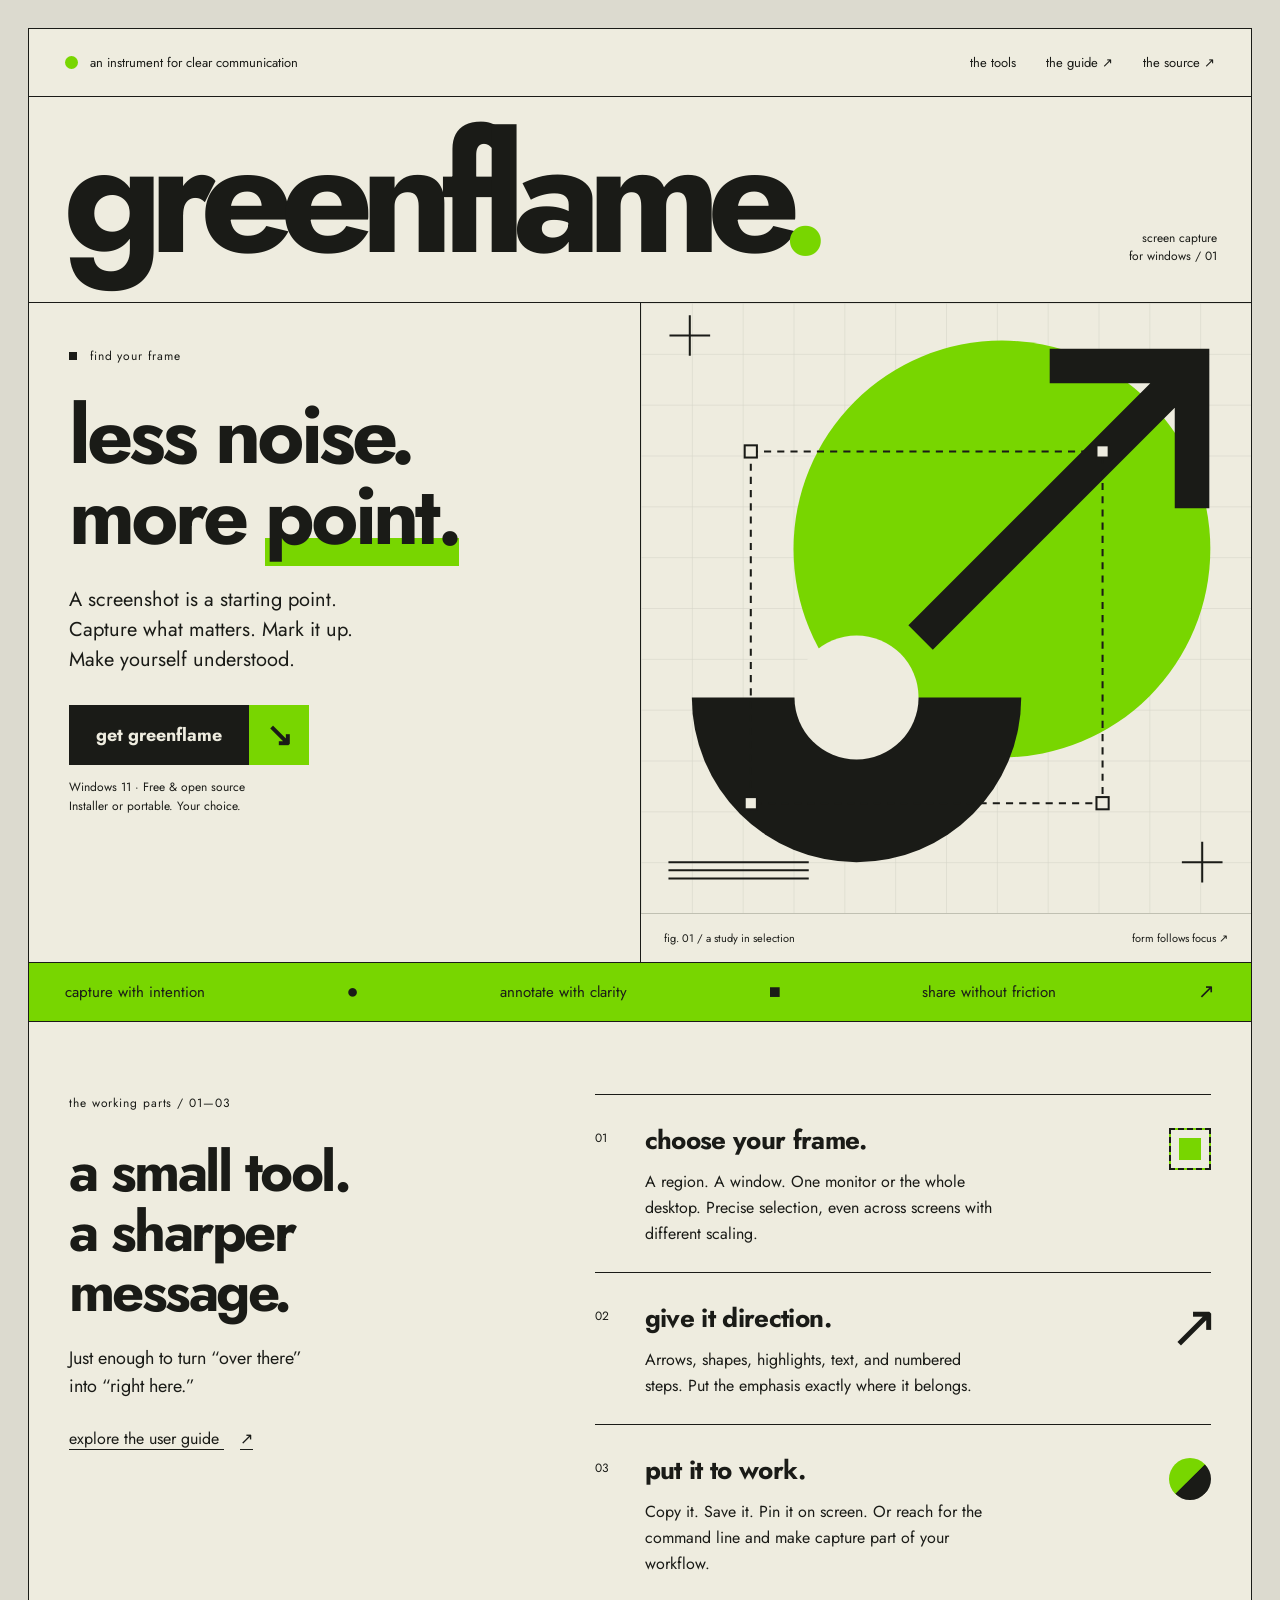
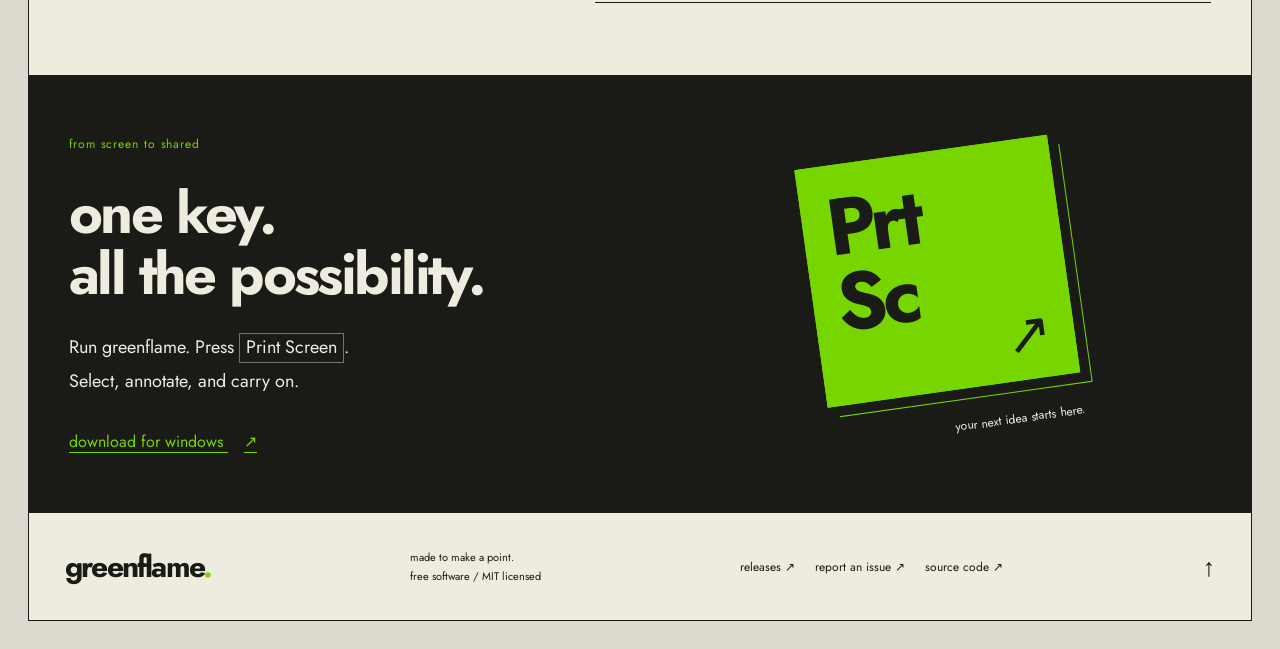
==== index.html @ aaf4339e "change: use the E product favicon throughout the site" ====
<!doctype html>
<html lang="en">
<head>
    <meta charset="utf-8">
    <meta name="viewport" content="width=device-width, initial-scale=1">
    <meta name="description" content="Less noise. More point. greenflame is a free, open-source screenshot and annotation tool for Windows.">
    <meta name="theme-color" content="#eeecdf">
    <title>greenflame — less noise. more point.</title>
    <link rel="icon" href="/favicon.ico?v=e" type="image/x-icon" sizes="16x16 32x32 48x48">
    <link rel="canonical" href="https://getgreenflame.com/">
    <link rel="preload" href="jost-bold.ttf" as="font" type="font/ttf" crossorigin>
    <link rel="stylesheet" href="style.css">
</head>
<body>
    <a class="skip" href="#main">Skip to content</a>
    <div class="sheet">
        <header>
            <div class="masthead">
                <a class="identity" href="/" aria-label="greenflame home"><span class="identity-mark" aria-hidden="true"></span> an instrument for clear communication</a>
                <nav aria-label="Main navigation"><a href="#tools">the tools</a><a href="https://github.com/greenflamehq/greenflame#readme">the guide <span aria-hidden="true">↗</span></a><a href="https://github.com/greenflamehq/greenflame">the source <span aria-hidden="true">↗</span></a></nav>
            </div>
            <div class="nameplate"><a class="wordmark" href="/" aria-label="greenflame home">greenflame<span class="brand-dot">.</span></a><span class="edition">screen capture<br>for windows / 01</span></div>
        </header>
        <main id="main">
            <section class="hero" aria-labelledby="headline">
                <div class="hero-copy">
                    <p class="eyebrow"><span class="little-square" aria-hidden="true"></span> find your frame</p>
                    <h1 id="headline">less noise.<br>more <span class="highlight">point.</span></h1>
                    <p class="intro">A screenshot is a starting point.<br>Capture what matters. Mark it up.<br>Make yourself understood.</p>
                    <a class="download" href="https://github.com/greenflamehq/greenflame/releases/latest"><span>get greenflame</span><span class="download-arrow" aria-hidden="true">↘</span></a>
                    <p class="download-note">Windows 11 · Free &amp; open source<br>Installer or portable. Your choice.</p>
                </div>
                <figure class="composition">
                    <svg viewBox="0 0 600 600" role="img" aria-labelledby="art-title art-description">
                        <title id="art-title">A study in selection</title>
                        <desc id="art-description">A green circle, black semicircle, and diagonal arrow intersect an outlined selection frame. An abstract composition of greenflame's capture and annotation tools.</desc>
                        <defs><pattern id="grid" width="50" height="50" patternUnits="userSpaceOnUse"><path d="M 50 0 H 0 V 50" fill="none" stroke="currentColor" stroke-opacity=".13"/></pattern></defs>
                        <rect width="600" height="600" fill="url(#grid)"/>
                        <circle class="green-fill" cx="355" cy="242" r="205"/>
                        <path d="M 50 388 A 162 162 0 0 0 374 388 Z" class="ink-fill"/>
                        <circle cx="212" cy="388" r="61" class="paper-fill"/>
                        <path d="M 402 62 H 542 V 202 M 275 329 L 542 62" fill="none" class="ink-stroke" stroke-width="34"/>
                        <rect x="108" y="146" width="346" height="346" fill="none" class="ink-stroke" stroke-width="2" stroke-dasharray="7 6"/>
                        <g class="paper-fill ink-stroke" stroke-width="2"><rect x="102" y="140" width="12" height="12"/><rect x="448" y="140" width="12" height="12"/><rect x="102" y="486" width="12" height="12"/><rect x="448" y="486" width="12" height="12"/></g>
                        <path d="M 28 32 H 68 M 48 12 V 52 M 532 550 H 572 M 552 530 V 570 M 27 550 H 165 M 27 558 H 165 M 27 566 H 165" fill="none" class="ink-stroke" stroke-width="2"/>
                    </svg>
                    <figcaption><span>fig. 01 / a study in selection</span><span>form follows focus <span aria-hidden="true">↗</span></span></figcaption>
                </figure>
            </section>
            <div class="principles" aria-label="Product principles"><span>capture with intention</span><span aria-hidden="true">●</span><span>annotate with clarity</span><span aria-hidden="true">■</span><span>share without friction</span><span aria-hidden="true">↗</span></div>
            <section class="tools" id="tools" aria-labelledby="tools-heading">
                <div class="section-intro"><p class="eyebrow">the working parts / 01—03</p><h2 id="tools-heading">a small tool.<br>a sharper<br>message.</h2><p>Just enough to turn “over there”<br>into “right here.”</p><a class="text-link" href="https://github.com/greenflamehq/greenflame#usage">explore the user guide <span aria-hidden="true">↗</span></a></div>
                <div class="tool-list">
                    <article class="tool"><span class="tool-number">01</span><div><h3>choose your frame.</h3><p>A region. A window. One monitor or the whole desktop. Precise selection, even across screens with different scaling.</p></div><span class="tool-symbol frame-symbol" aria-hidden="true"></span></article>
                    <article class="tool"><span class="tool-number">02</span><div><h3>give it direction.</h3><p>Arrows, shapes, highlights, text, and numbered steps. Put the emphasis exactly where it belongs.</p></div><span class="tool-symbol arrow-symbol" aria-hidden="true">↗</span></article>
                    <article class="tool"><span class="tool-number">03</span><div><h3>put it to work.</h3><p>Copy it. Save it. Pin it on screen. Or reach for the command line and make capture part of your workflow.</p></div><span class="tool-symbol circle-symbol" aria-hidden="true"></span></article>
                </div>
            </section>
            <section class="start" aria-labelledby="start-heading">
                <div class="start-copy"><p class="eyebrow">from screen to shared</p><h2 id="start-heading">one key.<br>all the possibility.</h2><p>Run greenflame. Press <kbd>Print Screen</kbd>.<br>Select, annotate, and carry on.</p><a class="text-link" href="https://github.com/greenflamehq/greenflame/releases/latest">download for windows <span aria-hidden="true">↗</span></a></div>
                <div class="key-art" aria-hidden="true"><div class="key-face"><span>Prt<br>Sc</span><span class="key-arrow">↗</span></div><span class="key-caption">your next idea starts here.</span></div>
            </section>
        </main>
        <footer><a class="footer-brand" href="/">greenflame<span>.</span></a><span>made to make a point.<br>free software / MIT licensed</span><nav aria-label="Footer navigation"><a href="https://github.com/greenflamehq/greenflame/releases">releases ↗</a><a href="https://github.com/greenflamehq/greenflame/issues">report an issue ↗</a><a href="https://github.com/greenflamehq/greenflame">source code ↗</a></nav><a class="back-top" href="#" aria-label="Back to top">↑</a></footer>
    </div>
</body>
</html>
---- style.css ----
@font-face {
    font-family: Jost;
    src: url("jost-regular.ttf") format("truetype");
    font-weight: 400;
    font-display: swap;
}
@font-face {
    font-family: Jost;
    src: url("jost-bold.ttf") format("truetype");
    font-weight: 700;
    font-display: swap;
}
:root {
    color-scheme: light;
    /* Sampled from the greenflame logo at 40% across, 45% down. */
    --green: #78d600;
    --paper: #eeecdf;
    --ink: #1a1b17;
    --rule: #c0c0b2;
    font-family: Jost, "Century Gothic", sans-serif;
    color: var(--ink);
    background: #dcdacf;
}
* { box-sizing: border-box; }
html { scroll-padding-top: 24px; }
body { margin: 0; padding: 28px; }
::selection { background: var(--green); color: var(--ink); }
a { color: inherit; text-decoration-thickness: 1px; text-underline-offset: 5px; }
a:hover { text-decoration-thickness: 2px; }
a:focus-visible { outline: 3px solid currentColor; outline-offset: 6px; }
.skip { position: absolute; z-index: 5; top: 0; left: 28px; padding: 12px 20px; background: var(--ink); color: var(--paper); transform: translateY(-120%); }
.skip:focus { transform: translateY(0); }
.sheet { max-width: 1440px; margin: auto; background: var(--paper); border: 1px solid var(--ink); }
.masthead { display: flex; justify-content: space-between; align-items: center; gap: 24px; padding: 20px 36px; border-bottom: 1px solid var(--ink); font-size: 13px; }
.identity { display: flex; align-items: center; gap: 12px; text-decoration: none; }
.identity-mark { flex: 0 0 13px; width: 13px; height: 13px; background: var(--green); border-radius: 50%; }
nav { display: flex; gap: 30px; }
nav a { display: inline-block; padding-block: 4px; text-decoration: none; }
nav a:hover { text-decoration: underline; }
.nameplate { display: flex; align-items: flex-end; justify-content: space-between; padding: 22px 34px 31px; border-bottom: 1px solid var(--ink); gap: 20px; }
.wordmark { font-size: clamp(72px, 12.8vw, 184px); font-weight: 700; letter-spacing: -.085em; line-height: .93; text-decoration: none; white-space: nowrap; }
.brand-dot { color: var(--green); }
.edition { font-size: 12px; line-height: 1.5; text-align: right; flex-shrink: 0; padding-bottom: 6px; }
.hero { display: grid; grid-template-columns: 1fr 1fr; }
.hero-copy { padding: 44px 40px 42px; }
.eyebrow { margin: 0 0 30px; font-size: 12px; letter-spacing: .075em; }
.little-square { display: inline-block; width: 8px; height: 8px; margin-right: 8px; background: var(--ink); }
h1 { font-size: clamp(48px, 6.3vw, 90px); font-weight: 700; line-height: 1; letter-spacing: -.05em; margin: 0 0 28px; }
.highlight { background: linear-gradient(transparent 69%, var(--green) 69%, var(--green) 93%, transparent 93%); }
.intro { font-size: 20px; line-height: 1.5; margin: 0 0 30px; }
.download { display: inline-flex; align-items: stretch; background: var(--ink); color: var(--paper); font-size: 18px; font-weight: 700; text-decoration: none; }
.download > span:first-child { padding: 17px 27px; }
.download-arrow { display: grid; place-items: center; min-width: 60px; background: var(--green); color: var(--ink); font-size: 32px; line-height: 1; transition: background .15s; }
.download:hover .download-arrow { background: var(--paper); }
.download-note { font-size: 12px; line-height: 1.65; margin: 13px 0 0; }
.composition { margin: 0; border-left: 1px solid var(--ink); display: flex; flex-direction: column; justify-content: center; overflow: hidden; }
.composition svg { width: 100%; height: auto; display: block; flex: 1; min-height: 0; }
.green-fill { fill: var(--green); }
.ink-fill { fill: var(--ink); }
.paper-fill { fill: var(--paper); }
.ink-stroke { stroke: var(--ink); }
figcaption { display: flex; justify-content: space-between; gap: 15px; padding: 16px 23px; border-top: 1px solid var(--rule); font-size: 11px; }
.principles { display: flex; justify-content: space-between; align-items: center; gap: 20px; background: var(--green); padding: 18px 36px; border-block: 1px solid var(--ink); font-size: 15px; }
.principles span:nth-child(even) { font-size: 20px; line-height: 1; }
.tools { display: grid; grid-template-columns: .85fr 1.15fr; padding: 72px 40px; gap: 70px; }
.section-intro h2 { font-size: clamp(40px, 4.4vw, 62px); line-height: 1.06; letter-spacing: -.045em; margin: 0 0 24px; }
.section-intro > p:not(.eyebrow) { font-size: 18px; line-height: 1.55; margin-bottom: 26px; }
.text-link { font-size: 16px; }
.text-link span { margin-left: 16px; }
.tool-list { border-top: 1px solid var(--ink); }
.tool { display: grid; grid-template-columns: 30px 1fr 56px; gap: 20px; align-items: start; padding: 26px 0; border-bottom: 1px solid var(--ink); }
.tool-number { font-size: 12px; padding-top: 8px; }
.tool h3 { font-size: 26px; letter-spacing: -.025em; margin: 0 0 10px; }
.tool p { font-size: 16px; line-height: 1.6; margin: 0; max-width: 350px; }
.tool-symbol { display: block; justify-self: end; margin-top: 7px; width: 42px; height: 42px; }
.frame-symbol { border: 2px dashed var(--ink); box-shadow: inset 0 0 0 8px var(--paper); background: var(--green); }
.arrow-symbol { font-family: Arial, sans-serif; font-size: 60px; line-height: .7; }
.circle-symbol { background: var(--green); border-radius: 50%; border-right: 21px solid var(--ink); transform: rotate(45deg); }
.start { display: grid; grid-template-columns: 1fr 1fr; background: var(--ink); color: var(--paper); padding: 60px 40px; gap: 60px; align-items: center; }
.start .eyebrow { color: var(--green); }
.start h2 { font-size: clamp(40px, 4.5vw, 64px); letter-spacing: -.045em; line-height: 1.05; margin: 0 0 26px; }
.start p:not(.eyebrow) { font-size: 18px; line-height: 1.9; }
.start .text-link { display: inline-block; margin-top: 14px; color: var(--green); }
kbd { font: inherit; border: 1px solid #73766a; padding: 0 6px 2px; white-space: nowrap; }
.key-art { justify-self: center; width: 255px; transform: rotate(-8deg); }
.key-face { position: relative; background: var(--green); color: var(--ink); border: 2px solid var(--green); box-shadow: 10px 10px 0 var(--ink), 11px 11px 0 var(--green); padding: 22px; height: 240px; }
.key-face > span:first-child { font-size: 80px; line-height: .95; letter-spacing: -.055em; font-weight: 700; }
.key-arrow { position: absolute; bottom: 15px; right: 20px; font-size: 56px; line-height: 1; }
.key-caption { display: block; margin-top: 28px; text-align: right; font-size: 12px; }
footer { display: flex; align-items: center; justify-content: space-between; gap: 24px; padding: 32px 36px; }
.footer-brand { font-size: 30px; font-weight: 700; letter-spacing: -.06em; text-decoration: none; }
.footer-brand span { color: var(--green); }
footer > span { font-size: 11px; line-height: 1.7; }
footer nav { font-size: 12px; gap: 20px; }
.back-top { font-size: 25px; text-decoration: none; }
@media (min-width: 1500px) { body { padding-block: 40px; } }
@media (max-width: 1000px) {
    body { padding: 18px; }
    .masthead, .nameplate { padding-inline: 24px; }
    .identity { font-size: 11px; }
    nav { gap: 18px; }
    .edition { display: none; }
    .wordmark { font-size: 16vw; }
    .hero-copy { padding: 34px 26px; }
    .intro { font-size: 18px; }
    .eyebrow { margin-bottom: 24px; }
    .tools { padding: 50px 26px; gap: 34px; grid-template-columns: .8fr 1.2fr; }
    .tool { gap: 12px; grid-template-columns: 24px 1fr 34px; }
    .tool-symbol { width: 30px; height: 30px; }
    .circle-symbol { border-right-width: 15px; }
    .arrow-symbol { font-size: 46px; }
    .tool h3 { font-size: 23px; }
    .principles { padding-inline: 26px; font-size: 12px; gap: 12px; }
    figcaption span:last-child { display: none; }
    .start { padding: 50px 26px; gap: 26px; }
    footer { padding-inline: 26px; flex-wrap: wrap; }
}
@media (max-width: 650px) {
    body { padding: 10px; }
    .masthead { padding: 16px 18px; flex-wrap: wrap; gap: 14px; }
    .masthead nav { width: 100%; justify-content: space-between; font-size: 12px; }
    .identity { font-size: 11px; }
    .nameplate { padding: 20px 16px 25px; }
    .wordmark { font-size: 16.3vw; }
    .hero { grid-template-columns: 1fr; }
    .hero-copy { padding: 32px 22px; }
    h1 { font-size: clamp(48px, 11.5vw, 72px); }
    .intro { font-size: 18px; }
    .composition { border-left: 0; border-top: 1px solid var(--ink); }
    .composition svg { flex: none; }
    figcaption { padding: 14px 20px; }
    figcaption span:last-child { display: inline; }
    .principles { padding: 17px 20px; gap: 12px; font-size: 11px; }
    .principles span:nth-child(even) { display: none; }
    .tools { display: block; padding: 42px 22px; }
    .section-intro { margin-bottom: 34px; }
    .section-intro h2 { font-size: 46px; }
    .tool { grid-template-columns: 22px 1fr 30px; gap: 12px; padding: 24px 0; }
    .tool h3 { font-size: 23px; }
    .tool p { font-size: 16px; }
    .start { grid-template-columns: 1fr; padding: 40px 22px 50px; gap: 45px; }
    .start h2 { font-size: 43px; }
    .key-art { width: 200px; }
    .key-face { height: 195px; }
    .key-face > span:first-child { font-size: 64px; }
    footer { padding: 25px 22px; gap: 22px; }
    footer > span { margin-left: auto; text-align: right; }
    footer nav { gap: 18px; font-size: 11px; }
    .back-top { margin-left: auto; }
}
@media (prefers-reduced-motion: reduce) { * { transition: none !important; } }
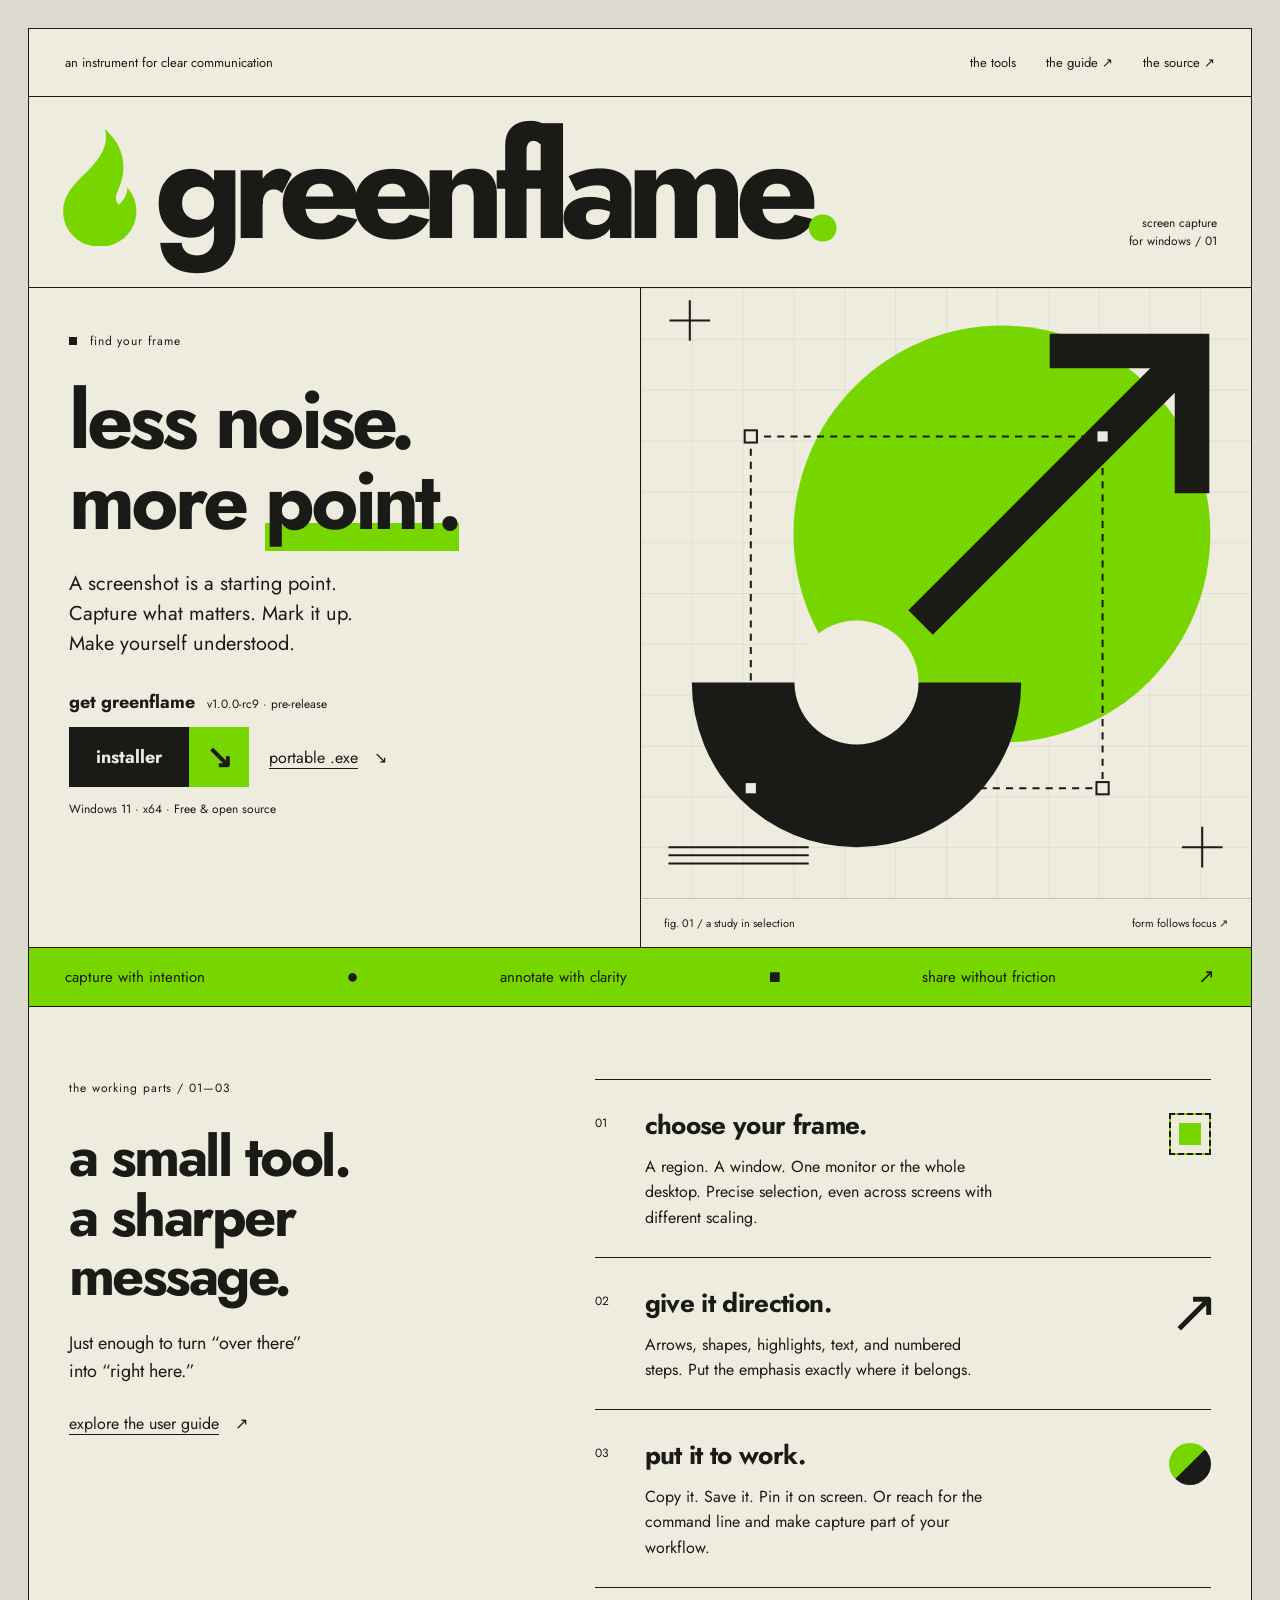
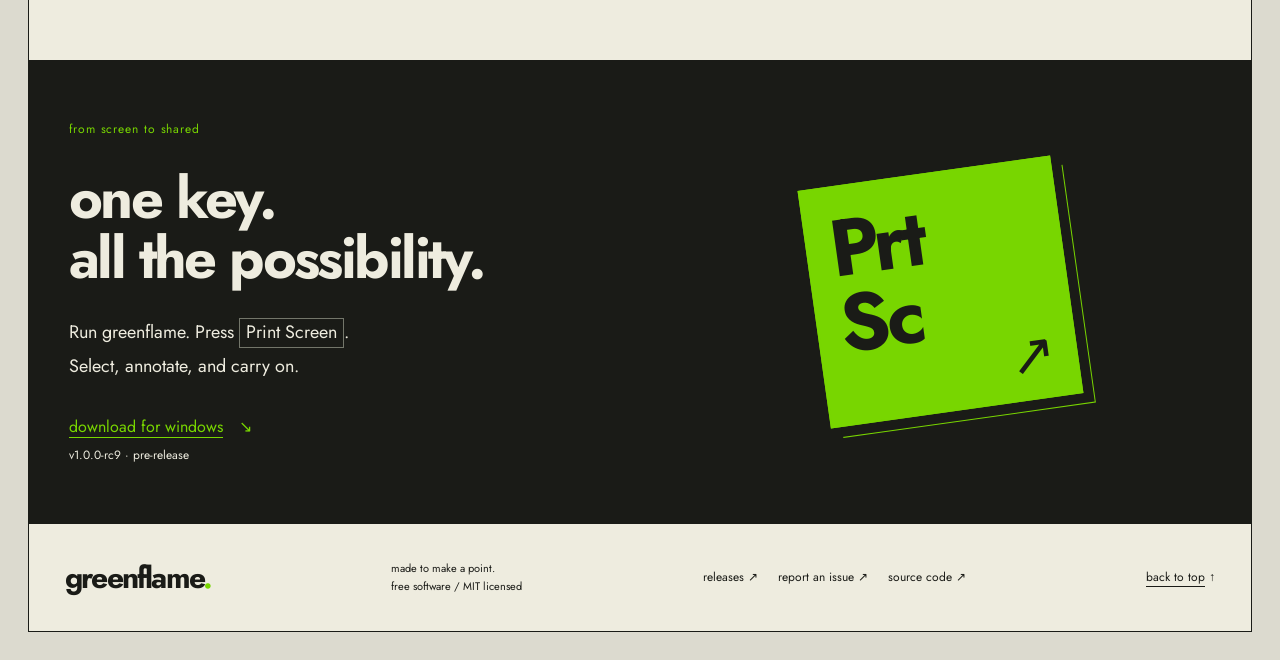
==== commit b1bdf50b: "change: refine homepage branding and direct release downloads" ====
--- a/index.html
+++ b/index.html
@@ -10,16 +10,17 @@
     <link rel="canonical" href="https://getgreenflame.com/">
     <link rel="preload" href="jost-bold.ttf" as="font" type="font/ttf" crossorigin>
     <link rel="stylesheet" href="style.css">
+    <script src="downloads.js" defer></script>
 </head>
 <body>
     <a class="skip" href="#main">Skip to content</a>
     <div class="sheet">
         <header>
             <div class="masthead">
-                <a class="identity" href="/" aria-label="greenflame home"><span class="identity-mark" aria-hidden="true"></span> an instrument for clear communication</a>
-                <nav aria-label="Main navigation"><a href="#tools">the tools</a><a href="https://github.com/greenflamehq/greenflame#readme">the guide <span aria-hidden="true">↗</span></a><a href="https://github.com/greenflamehq/greenflame">the source <span aria-hidden="true">↗</span></a></nav>
+                <a class="identity" href="/" aria-label="greenflame home">an instrument for clear communication</a>
+                <nav aria-label="Main navigation"><a href="#tools">the tools</a><span><a href="https://github.com/greenflamehq/greenflame#readme">the guide</a> <span aria-hidden="true">↗</span></span><span><a href="https://github.com/greenflamehq/greenflame">the source</a> <span aria-hidden="true">↗</span></span></nav>
             </div>
-            <div class="nameplate"><a class="wordmark" href="/" aria-label="greenflame home">greenflame<span class="brand-dot">.</span></a><span class="edition">screen capture<br>for windows / 01</span></div>
+            <div class="nameplate"><a class="wordmark" href="/" aria-label="greenflame home"><svg class="wordmark-flame" viewBox="319 122 578 930" aria-hidden="true"><path d="M648 122C747 212 796 311 794 426C794 516 767 568 746 621C724 676 737 691 758 721C800 685 826 638 826 585C876 646 897 706 897 770C897 932 767 1052 609 1052C449 1052 319 931 319 775C319 640 410 552 504 461C614 357 684 239 648 122Z"/></svg><span>greenflame<span class="brand-dot">.</span></span></a><span class="edition">screen capture<br>for windows / 01</span></div>
         </header>
         <main id="main">
             <section class="hero" aria-labelledby="headline">
@@ -27,8 +28,14 @@
                     <p class="eyebrow"><span class="little-square" aria-hidden="true"></span> find your frame</p>
                     <h1 id="headline">less noise.<br>more <span class="highlight">point.</span></h1>
                     <p class="intro">A screenshot is a starting point.<br>Capture what matters. Mark it up.<br>Make yourself understood.</p>
-                    <a class="download" href="https://github.com/greenflamehq/greenflame/releases/latest"><span>get greenflame</span><span class="download-arrow" aria-hidden="true">↘</span></a>
-                    <p class="download-note">Windows 11 · Free &amp; open source<br>Installer or portable. Your choice.</p>
+                    <div id="downloads">
+                        <p class="download-heading">get greenflame <span class="release-version" id="release-version">v1.0.0-rc9 · pre-release</span></p>
+                        <div class="download-options">
+                            <a class="download" id="installer-download" href="https://github.com/greenflamehq/greenflame/releases/download/v1.0.0-rc9/greenflame-1.0.0-rc9-win-x64.exe"><span>installer</span><span class="download-arrow" aria-hidden="true">↘</span></a>
+                            <span><a class="text-link" id="portable-download" href="https://github.com/greenflamehq/greenflame/releases/download/v1.0.0-rc9/greenflame.exe">portable .exe</a><span class="link-arrow" aria-hidden="true">↘</span></span>
+                        </div>
+                        <p class="download-note">Windows 11 · x64 · Free &amp; open source</p>
+                    </div>
                 </div>
                 <figure class="composition">
                     <svg viewBox="0 0 600 600" role="img" aria-labelledby="art-title art-description">
@@ -49,7 +56,7 @@
             </section>
             <div class="principles" aria-label="Product principles"><span>capture with intention</span><span aria-hidden="true">●</span><span>annotate with clarity</span><span aria-hidden="true">■</span><span>share without friction</span><span aria-hidden="true">↗</span></div>
             <section class="tools" id="tools" aria-labelledby="tools-heading">
-                <div class="section-intro"><p class="eyebrow">the working parts / 01—03</p><h2 id="tools-heading">a small tool.<br>a sharper<br>message.</h2><p>Just enough to turn “over there”<br>into “right here.”</p><a class="text-link" href="https://github.com/greenflamehq/greenflame#usage">explore the user guide <span aria-hidden="true">↗</span></a></div>
+                <div class="section-intro"><p class="eyebrow">the working parts / 01—03</p><h2 id="tools-heading">a small tool.<br>a sharper<br>message.</h2><p>Just enough to turn “over there”<br>into “right here.”</p><a class="text-link" href="https://github.com/greenflamehq/greenflame#usage">explore the user guide</a><span class="link-arrow" aria-hidden="true">↗</span></div>
                 <div class="tool-list">
                     <article class="tool"><span class="tool-number">01</span><div><h3>choose your frame.</h3><p>A region. A window. One monitor or the whole desktop. Precise selection, even across screens with different scaling.</p></div><span class="tool-symbol frame-symbol" aria-hidden="true"></span></article>
                     <article class="tool"><span class="tool-number">02</span><div><h3>give it direction.</h3><p>Arrows, shapes, highlights, text, and numbered steps. Put the emphasis exactly where it belongs.</p></div><span class="tool-symbol arrow-symbol" aria-hidden="true">↗</span></article>
@@ -57,11 +64,11 @@
                 </div>
             </section>
             <section class="start" aria-labelledby="start-heading">
-                <div class="start-copy"><p class="eyebrow">from screen to shared</p><h2 id="start-heading">one key.<br>all the possibility.</h2><p>Run greenflame. Press <kbd>Print Screen</kbd>.<br>Select, annotate, and carry on.</p><a class="text-link" href="https://github.com/greenflamehq/greenflame/releases/latest">download for windows <span aria-hidden="true">↗</span></a></div>
-                <div class="key-art" aria-hidden="true"><div class="key-face"><span>Prt<br>Sc</span><span class="key-arrow">↗</span></div><span class="key-caption">your next idea starts here.</span></div>
+                <div class="start-copy"><p class="eyebrow">from screen to shared</p><h2 id="start-heading">one key.<br>all the possibility.</h2><p>Run greenflame. Press <kbd>Print Screen</kbd>.<br>Select, annotate, and carry on.</p><div class="bottom-download"><a class="text-link" href="#downloads">download for windows</a><span class="bottom-download-arrow" aria-hidden="true">↘</span><span class="release-version" id="bottom-release-version">v1.0.0-rc9 · pre-release</span></div></div>
+                <div class="key-art" aria-hidden="true"><div class="key-face"><span>Prt<br>Sc</span><span class="key-arrow">↗</span></div></div>
             </section>
         </main>
-        <footer><a class="footer-brand" href="/">greenflame<span>.</span></a><span>made to make a point.<br>free software / MIT licensed</span><nav aria-label="Footer navigation"><a href="https://github.com/greenflamehq/greenflame/releases">releases ↗</a><a href="https://github.com/greenflamehq/greenflame/issues">report an issue ↗</a><a href="https://github.com/greenflamehq/greenflame">source code ↗</a></nav><a class="back-top" href="#" aria-label="Back to top">↑</a></footer>
+        <footer><a class="footer-brand" href="/">greenflame<span>.</span></a><span>made to make a point.<br>free software / MIT licensed</span><nav aria-label="Footer navigation"><span><a href="https://github.com/greenflamehq/greenflame/releases">releases</a> <span aria-hidden="true">↗</span></span><span><a href="https://github.com/greenflamehq/greenflame/issues">report an issue</a> <span aria-hidden="true">↗</span></span><span><a href="https://github.com/greenflamehq/greenflame">source code</a> <span aria-hidden="true">↗</span></span></nav><div class="back-top"><a href="#">back to top</a> <span aria-hidden="true">↑</span></div></footer>
     </div>
 </body>
 </html>
--- a/style.css
+++ b/style.css
@@ -33,12 +33,12 @@
 .sheet { max-width: 1440px; margin: auto; background: var(--paper); border: 1px solid var(--ink); }
 .masthead { display: flex; justify-content: space-between; align-items: center; gap: 24px; padding: 20px 36px; border-bottom: 1px solid var(--ink); font-size: 13px; }
 .identity { display: flex; align-items: center; gap: 12px; text-decoration: none; }
-.identity-mark { flex: 0 0 13px; width: 13px; height: 13px; background: var(--green); border-radius: 50%; }
+.wordmark-flame { flex: none; width: .5em; height: .8em; fill: var(--green); }
 nav { display: flex; gap: 30px; }
 nav a { display: inline-block; padding-block: 4px; text-decoration: none; }
 nav a:hover { text-decoration: underline; }
 .nameplate { display: flex; align-items: flex-end; justify-content: space-between; padding: 22px 34px 31px; border-bottom: 1px solid var(--ink); gap: 20px; }
-.wordmark { font-size: clamp(72px, 12.8vw, 184px); font-weight: 700; letter-spacing: -.085em; line-height: .93; text-decoration: none; white-space: nowrap; }
+.wordmark { display: inline-flex; align-items: center; gap: .12em; font-size: clamp(64px, 11.5vw, 166px); font-weight: 700; letter-spacing: -.085em; line-height: .93; text-decoration: none; white-space: nowrap; }
 .brand-dot { color: var(--green); }
 .edition { font-size: 12px; line-height: 1.5; text-align: right; flex-shrink: 0; padding-bottom: 6px; }
 .hero { display: grid; grid-template-columns: 1fr 1fr; }
@@ -53,6 +53,9 @@
 .download-arrow { display: grid; place-items: center; min-width: 60px; background: var(--green); color: var(--ink); font-size: 32px; line-height: 1; transition: background .15s; }
 .download:hover .download-arrow { background: var(--paper); }
 .download-note { font-size: 12px; line-height: 1.65; margin: 13px 0 0; }
+.download-heading { display: flex; flex-wrap: wrap; align-items: baseline; gap: 6px 12px; margin: 0 0 12px; font-size: 18px; font-weight: 700; }
+.release-version { font-size: 12px; font-weight: 400; }
+.download-options { display: flex; flex-wrap: wrap; align-items: center; gap: 20px; }
 .composition { margin: 0; border-left: 1px solid var(--ink); display: flex; flex-direction: column; justify-content: center; overflow: hidden; }
 .composition svg { width: 100%; height: auto; display: block; flex: 1; min-height: 0; }
 .green-fill { fill: var(--green); }
@@ -66,7 +69,7 @@
 .section-intro h2 { font-size: clamp(40px, 4.4vw, 62px); line-height: 1.06; letter-spacing: -.045em; margin: 0 0 24px; }
 .section-intro > p:not(.eyebrow) { font-size: 18px; line-height: 1.55; margin-bottom: 26px; }
 .text-link { font-size: 16px; }
-.text-link span { margin-left: 16px; }
+.link-arrow { margin-left: 16px; }
 .tool-list { border-top: 1px solid var(--ink); }
 .tool { display: grid; grid-template-columns: 30px 1fr 56px; gap: 20px; align-items: start; padding: 26px 0; border-bottom: 1px solid var(--ink); }
 .tool-number { font-size: 12px; padding-top: 8px; }
@@ -81,18 +84,19 @@
 .start h2 { font-size: clamp(40px, 4.5vw, 64px); letter-spacing: -.045em; line-height: 1.05; margin: 0 0 26px; }
 .start p:not(.eyebrow) { font-size: 18px; line-height: 1.9; }
 .start .text-link { display: inline-block; margin-top: 14px; color: var(--green); }
+.bottom-download-arrow { margin-left: 16px; color: var(--green); }
+#bottom-release-version { display: block; margin-top: 8px; }
 kbd { font: inherit; border: 1px solid #73766a; padding: 0 6px 2px; white-space: nowrap; }
 .key-art { justify-self: center; width: 255px; transform: rotate(-8deg); }
 .key-face { position: relative; background: var(--green); color: var(--ink); border: 2px solid var(--green); box-shadow: 10px 10px 0 var(--ink), 11px 11px 0 var(--green); padding: 22px; height: 240px; }
 .key-face > span:first-child { font-size: 80px; line-height: .95; letter-spacing: -.055em; font-weight: 700; }
 .key-arrow { position: absolute; bottom: 15px; right: 20px; font-size: 56px; line-height: 1; }
-.key-caption { display: block; margin-top: 28px; text-align: right; font-size: 12px; }
 footer { display: flex; align-items: center; justify-content: space-between; gap: 24px; padding: 32px 36px; }
 .footer-brand { font-size: 30px; font-weight: 700; letter-spacing: -.06em; text-decoration: none; }
 .footer-brand span { color: var(--green); }
 footer > span { font-size: 11px; line-height: 1.7; }
 footer nav { font-size: 12px; gap: 20px; }
-.back-top { font-size: 25px; text-decoration: none; }
+.back-top { font-size: 12px; white-space: nowrap; }
 @media (min-width: 1500px) { body { padding-block: 40px; } }
 @media (max-width: 1000px) {
     body { padding: 18px; }
@@ -100,7 +104,7 @@
     .identity { font-size: 11px; }
     nav { gap: 18px; }
     .edition { display: none; }
-    .wordmark { font-size: 16vw; }
+    .wordmark { font-size: 14vw; }
     .hero-copy { padding: 34px 26px; }
     .intro { font-size: 18px; }
     .eyebrow { margin-bottom: 24px; }
@@ -121,7 +125,7 @@
     .masthead nav { width: 100%; justify-content: space-between; font-size: 12px; }
     .identity { font-size: 11px; }
     .nameplate { padding: 20px 16px 25px; }
-    .wordmark { font-size: 16.3vw; }
+    .wordmark { font-size: 14vw; }
     .hero { grid-template-columns: 1fr; }
     .hero-copy { padding: 32px 22px; }
     h1 { font-size: clamp(48px, 11.5vw, 72px); }
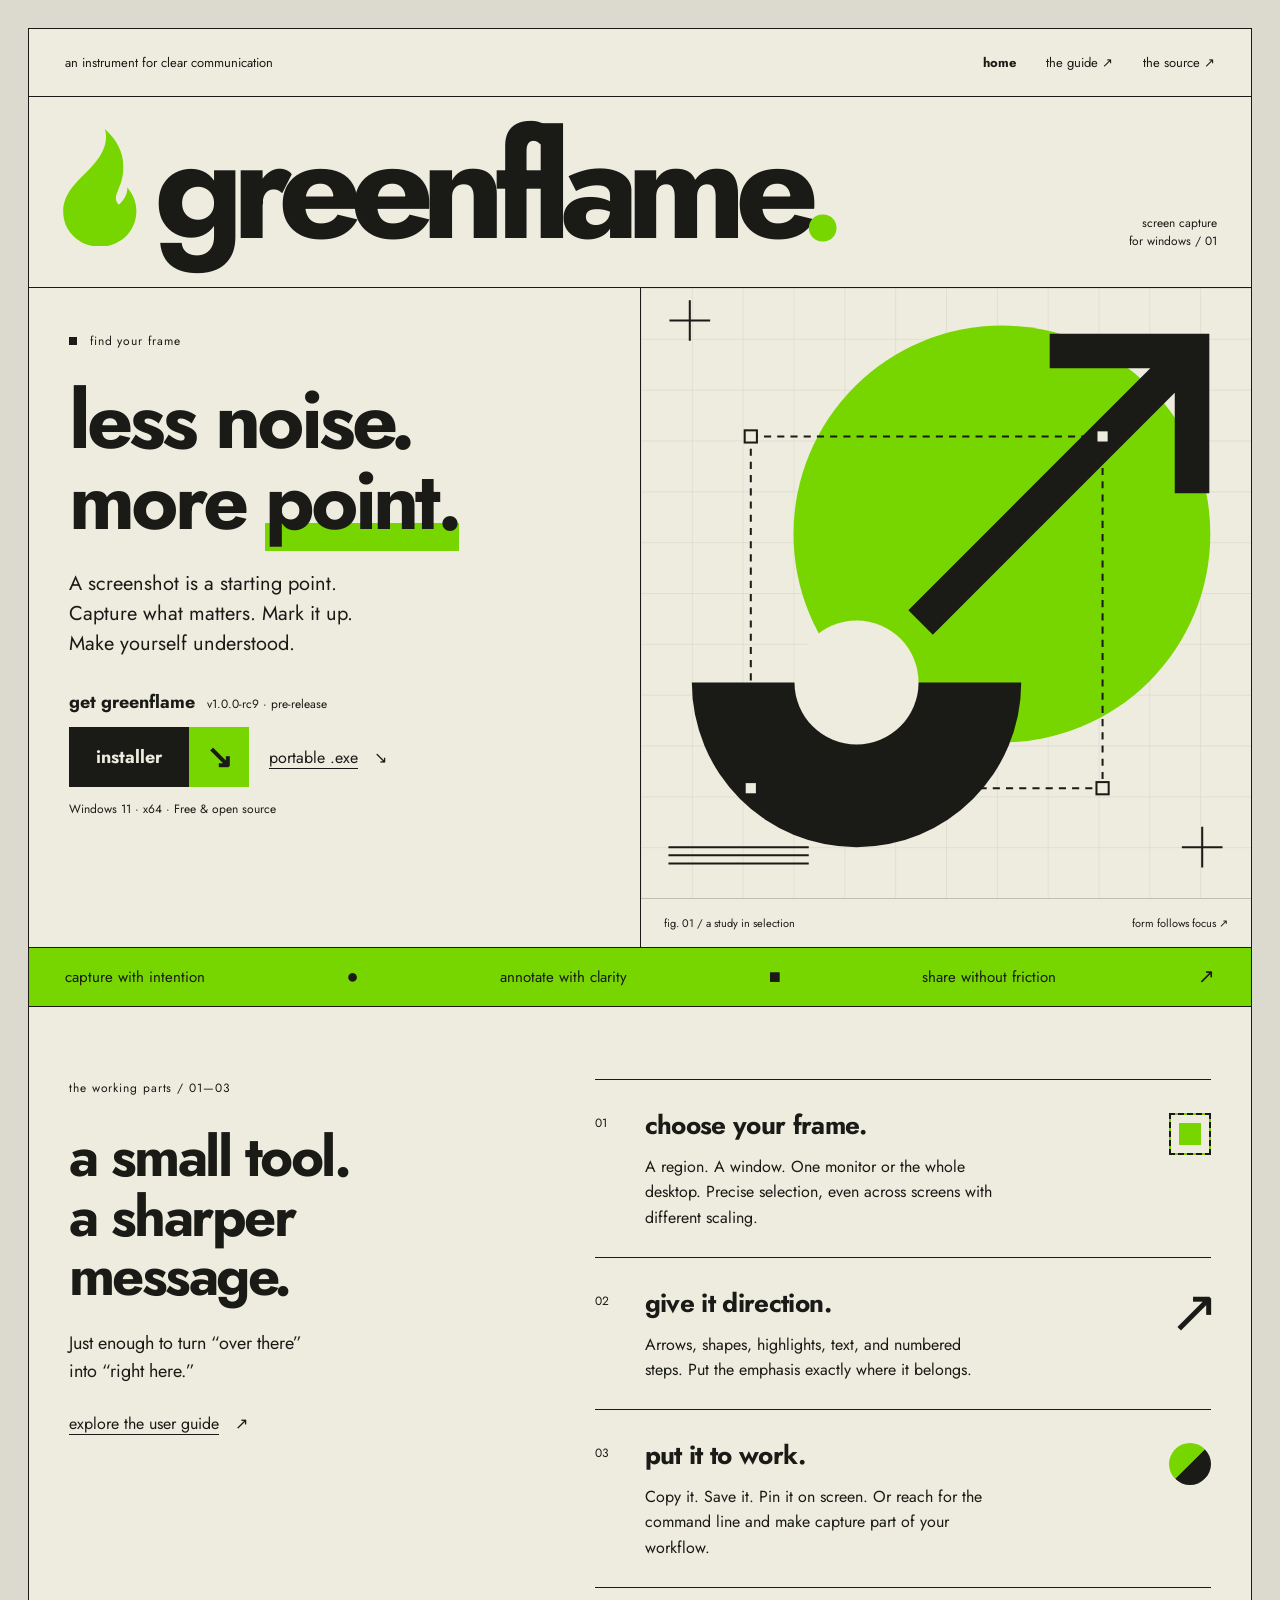
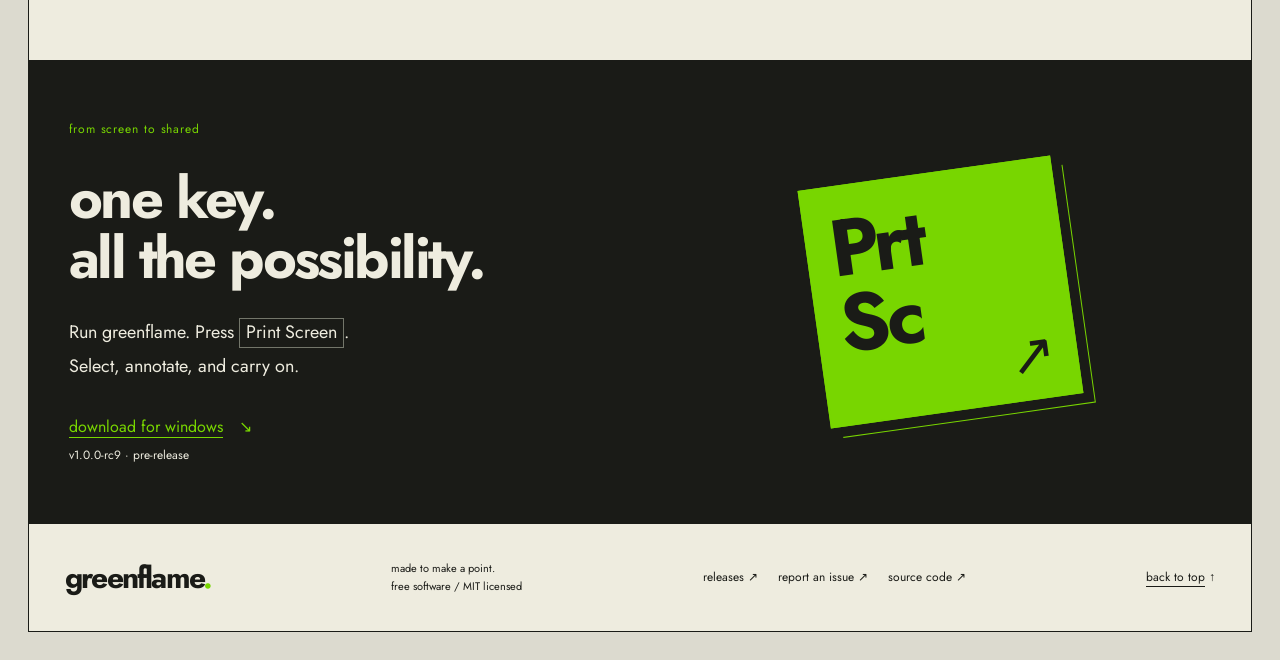
==== commit 71874d15: "feat: add user guide matching the website design Adapt the previous guide, correct outdated referenc" ====
--- a/index.html
+++ b/index.html
@@ -18,7 +18,7 @@
         <header>
             <div class="masthead">
                 <a class="identity" href="/" aria-label="greenflame home">an instrument for clear communication</a>
-                <nav aria-label="Main navigation"><a href="#tools">the tools</a><span><a href="https://github.com/greenflamehq/greenflame#readme">the guide</a> <span aria-hidden="true">↗</span></span><span><a href="https://github.com/greenflamehq/greenflame">the source</a> <span aria-hidden="true">↗</span></span></nav>
+                <nav aria-label="Main navigation"><span aria-current="page">home</span><span><a href="guide.html">the guide</a> <span aria-hidden="true">↗</span></span><span><a href="https://github.com/greenflamehq/greenflame">the source</a> <span aria-hidden="true">↗</span></span></nav>
             </div>
             <div class="nameplate"><a class="wordmark" href="/" aria-label="greenflame home"><svg class="wordmark-flame" viewBox="319 122 578 930" aria-hidden="true"><path d="M648 122C747 212 796 311 794 426C794 516 767 568 746 621C724 676 737 691 758 721C800 685 826 638 826 585C876 646 897 706 897 770C897 932 767 1052 609 1052C449 1052 319 931 319 775C319 640 410 552 504 461C614 357 684 239 648 122Z"/></svg><span>greenflame<span class="brand-dot">.</span></span></a><span class="edition">screen capture<br>for windows / 01</span></div>
         </header>
@@ -56,7 +56,7 @@
             </section>
             <div class="principles" aria-label="Product principles"><span>capture with intention</span><span aria-hidden="true">●</span><span>annotate with clarity</span><span aria-hidden="true">■</span><span>share without friction</span><span aria-hidden="true">↗</span></div>
             <section class="tools" id="tools" aria-labelledby="tools-heading">
-                <div class="section-intro"><p class="eyebrow">the working parts / 01—03</p><h2 id="tools-heading">a small tool.<br>a sharper<br>message.</h2><p>Just enough to turn “over there”<br>into “right here.”</p><a class="text-link" href="https://github.com/greenflamehq/greenflame#usage">explore the user guide</a><span class="link-arrow" aria-hidden="true">↗</span></div>
+                <div class="section-intro"><p class="eyebrow">the working parts / 01—03</p><h2 id="tools-heading">a small tool.<br>a sharper<br>message.</h2><p>Just enough to turn “over there”<br>into “right here.”</p><a class="text-link" href="guide.html">explore the user guide</a><span class="link-arrow" aria-hidden="true">↗</span></div>
                 <div class="tool-list">
                     <article class="tool"><span class="tool-number">01</span><div><h3>choose your frame.</h3><p>A region. A window. One monitor or the whole desktop. Precise selection, even across screens with different scaling.</p></div><span class="tool-symbol frame-symbol" aria-hidden="true"></span></article>
                     <article class="tool"><span class="tool-number">02</span><div><h3>give it direction.</h3><p>Arrows, shapes, highlights, text, and numbered steps. Put the emphasis exactly where it belongs.</p></div><span class="tool-symbol arrow-symbol" aria-hidden="true">↗</span></article>
--- a/style.css
+++ b/style.css
@@ -37,6 +37,7 @@
 nav { display: flex; gap: 30px; }
 nav a { display: inline-block; padding-block: 4px; text-decoration: none; }
 nav a:hover { text-decoration: underline; }
+nav [aria-current="page"] { padding-block: 4px; font-weight: 700; }
 .nameplate { display: flex; align-items: flex-end; justify-content: space-between; padding: 22px 34px 31px; border-bottom: 1px solid var(--ink); gap: 20px; }
 .wordmark { display: inline-flex; align-items: center; gap: .12em; font-size: clamp(64px, 11.5vw, 166px); font-weight: 700; letter-spacing: -.085em; line-height: .93; text-decoration: none; white-space: nowrap; }
 .brand-dot { color: var(--green); }
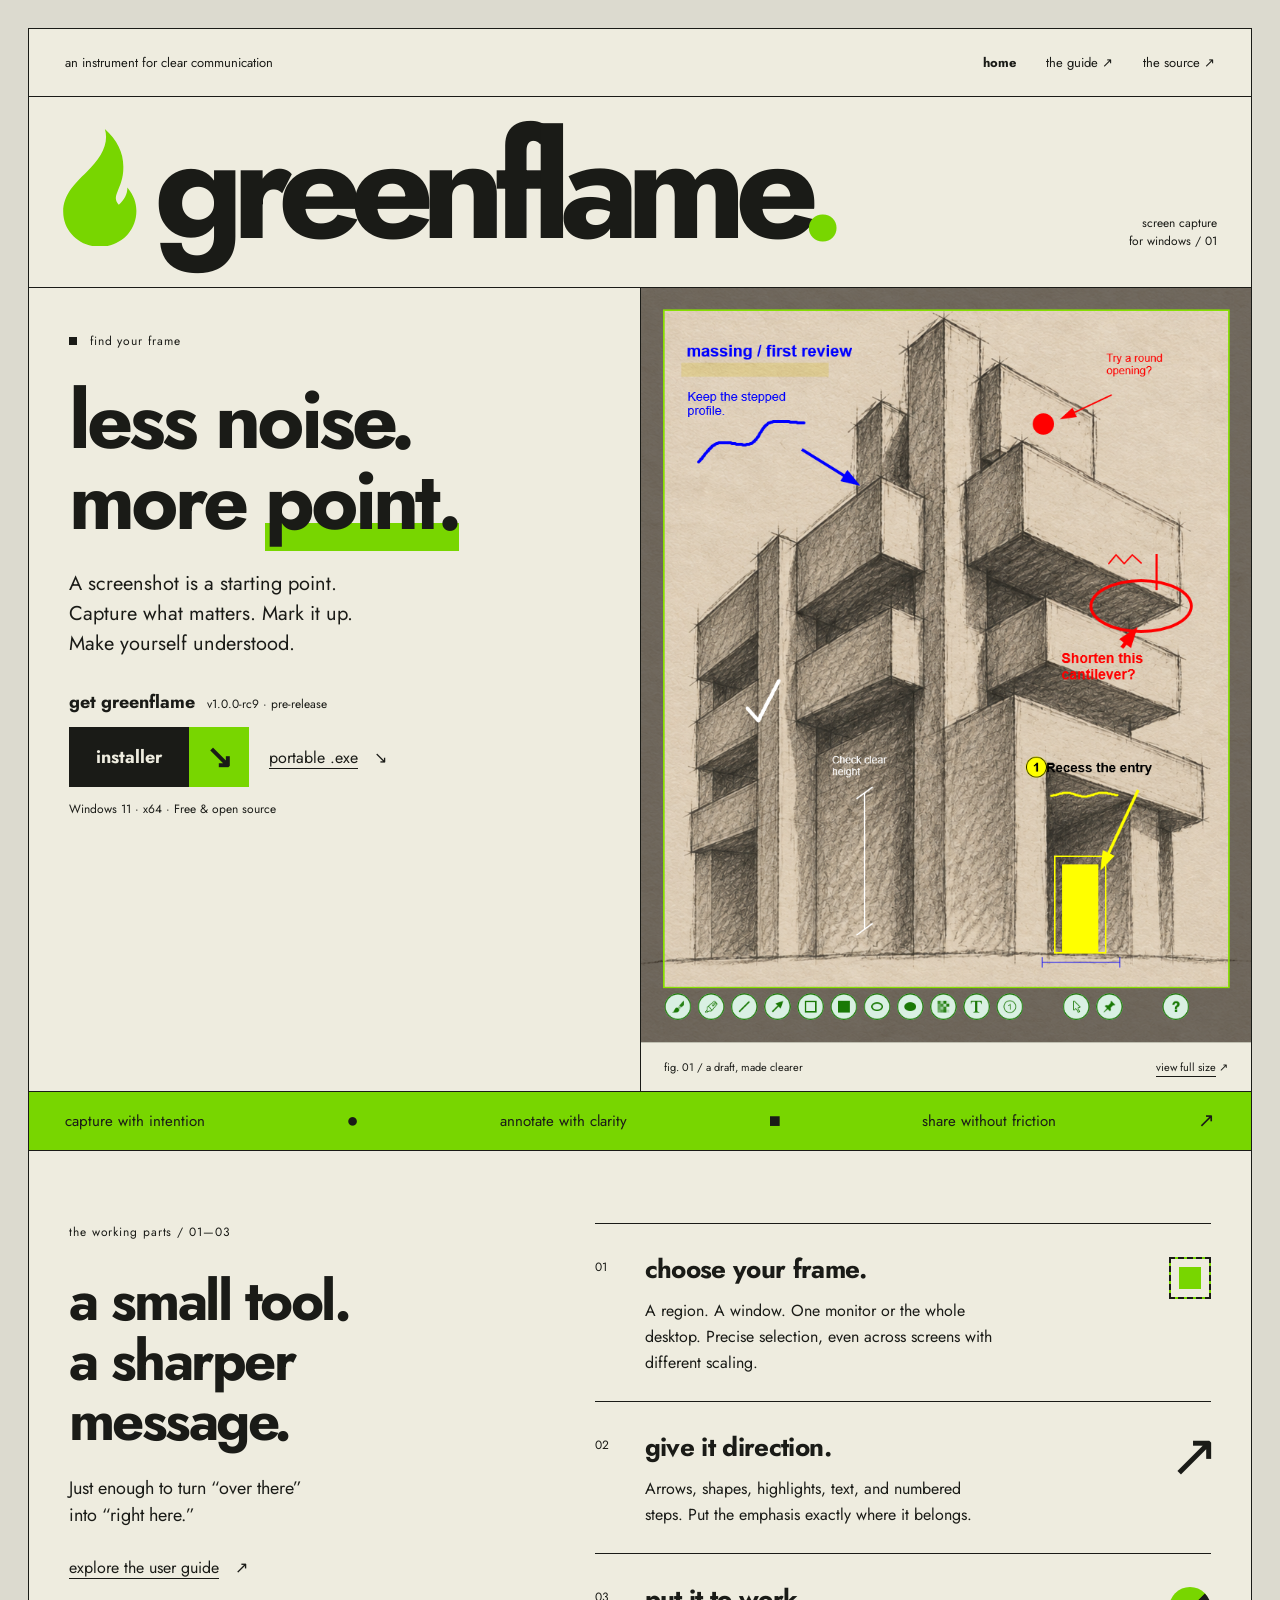
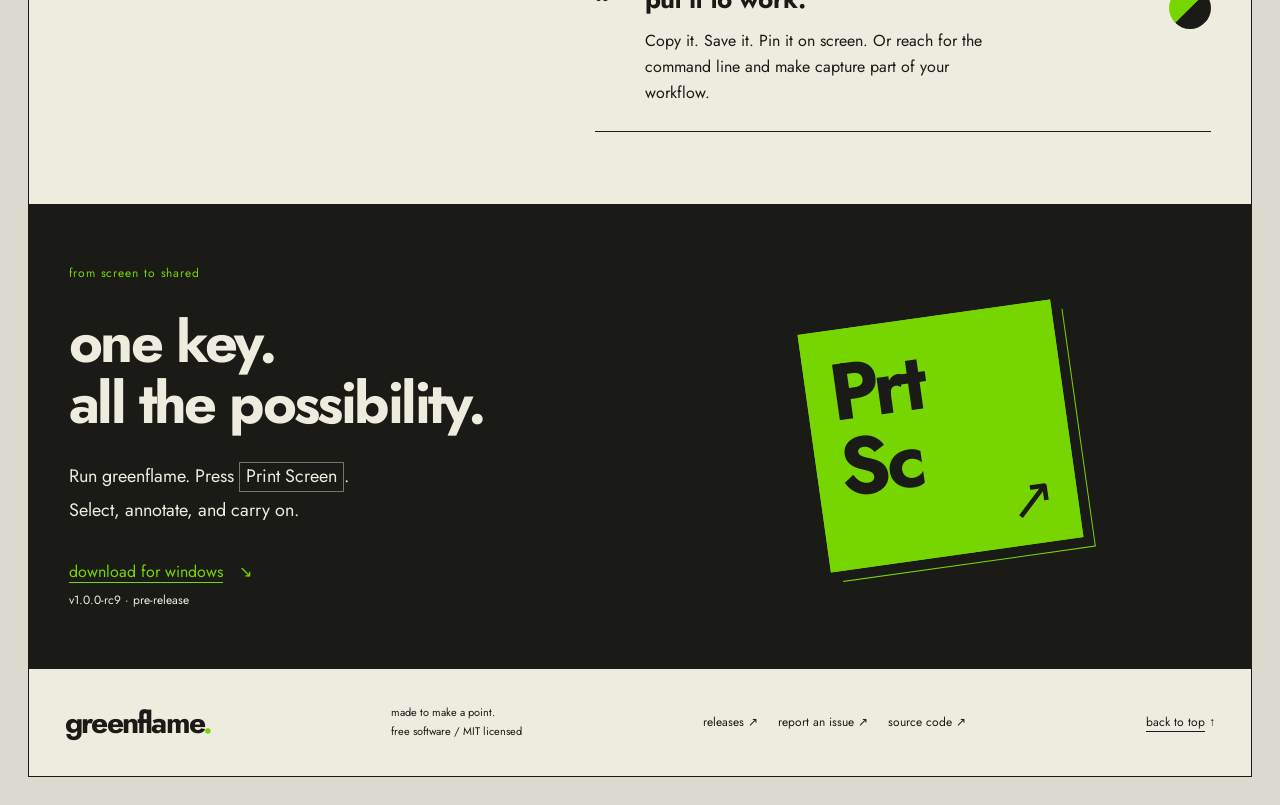
==== commit b11a00ea: "change: showcase annotated architectural sketch on homepage" ====
--- a/index.html
+++ b/index.html
@@ -38,20 +38,8 @@
                     </div>
                 </div>
                 <figure class="composition">
-                    <svg viewBox="0 0 600 600" role="img" aria-labelledby="art-title art-description">
-                        <title id="art-title">A study in selection</title>
-                        <desc id="art-description">A green circle, black semicircle, and diagonal arrow intersect an outlined selection frame. An abstract composition of greenflame's capture and annotation tools.</desc>
-                        <defs><pattern id="grid" width="50" height="50" patternUnits="userSpaceOnUse"><path d="M 50 0 H 0 V 50" fill="none" stroke="currentColor" stroke-opacity=".13"/></pattern></defs>
-                        <rect width="600" height="600" fill="url(#grid)"/>
-                        <circle class="green-fill" cx="355" cy="242" r="205"/>
-                        <path d="M 50 388 A 162 162 0 0 0 374 388 Z" class="ink-fill"/>
-                        <circle cx="212" cy="388" r="61" class="paper-fill"/>
-                        <path d="M 402 62 H 542 V 202 M 275 329 L 542 62" fill="none" class="ink-stroke" stroke-width="34"/>
-                        <rect x="108" y="146" width="346" height="346" fill="none" class="ink-stroke" stroke-width="2" stroke-dasharray="7 6"/>
-                        <g class="paper-fill ink-stroke" stroke-width="2"><rect x="102" y="140" width="12" height="12"/><rect x="448" y="140" width="12" height="12"/><rect x="102" y="486" width="12" height="12"/><rect x="448" y="486" width="12" height="12"/></g>
-                        <path d="M 28 32 H 68 M 48 12 V 52 M 532 550 H 572 M 552 530 V 570 M 27 550 H 165 M 27 558 H 165 M 27 566 H 165" fill="none" class="ink-stroke" stroke-width="2"/>
-                    </svg>
-                    <figcaption><span>fig. 01 / a study in selection</span><span>form follows focus <span aria-hidden="true">↗</span></span></figcaption>
+                    <a class="screenshot-link" href="screenshot.html" aria-label="Enlarge the annotated screenshot"><img src="assets/brutalist-scene-annotated.png" width="827" height="1023" fetchpriority="high" alt="A charcoal building sketch reviewed in greenflame, with arrows, freehand marks, dimensions, and notes suggesting a circular opening, shorter cantilever, and recessed entry. The capture border and annotation toolbar are visible."></a>
+                    <figcaption><span>fig. 01 / a draft, made clearer</span><span><a href="screenshot.html">view full size</a> <span aria-hidden="true">↗</span></span></figcaption>
                 </figure>
             </section>
             <div class="principles" aria-label="Product principles"><span>capture with intention</span><span aria-hidden="true">●</span><span>annotate with clarity</span><span aria-hidden="true">■</span><span>share without friction</span><span aria-hidden="true">↗</span></div>
--- a/style.css
+++ b/style.css
@@ -58,7 +58,7 @@
 .release-version { font-size: 12px; font-weight: 400; }
 .download-options { display: flex; flex-wrap: wrap; align-items: center; gap: 20px; }
 .composition { margin: 0; border-left: 1px solid var(--ink); display: flex; flex-direction: column; justify-content: center; overflow: hidden; }
-.composition svg { width: 100%; height: auto; display: block; flex: 1; min-height: 0; }
+.composition img { width: 100%; height: auto; display: block; }
 .green-fill { fill: var(--green); }
 .ink-fill { fill: var(--ink); }
 .paper-fill { fill: var(--paper); }
@@ -132,7 +132,6 @@
     h1 { font-size: clamp(48px, 11.5vw, 72px); }
     .intro { font-size: 18px; }
     .composition { border-left: 0; border-top: 1px solid var(--ink); }
-    .composition svg { flex: none; }
     figcaption { padding: 14px 20px; }
     figcaption span:last-child { display: inline; }
     .principles { padding: 17px 20px; gap: 12px; font-size: 11px; }
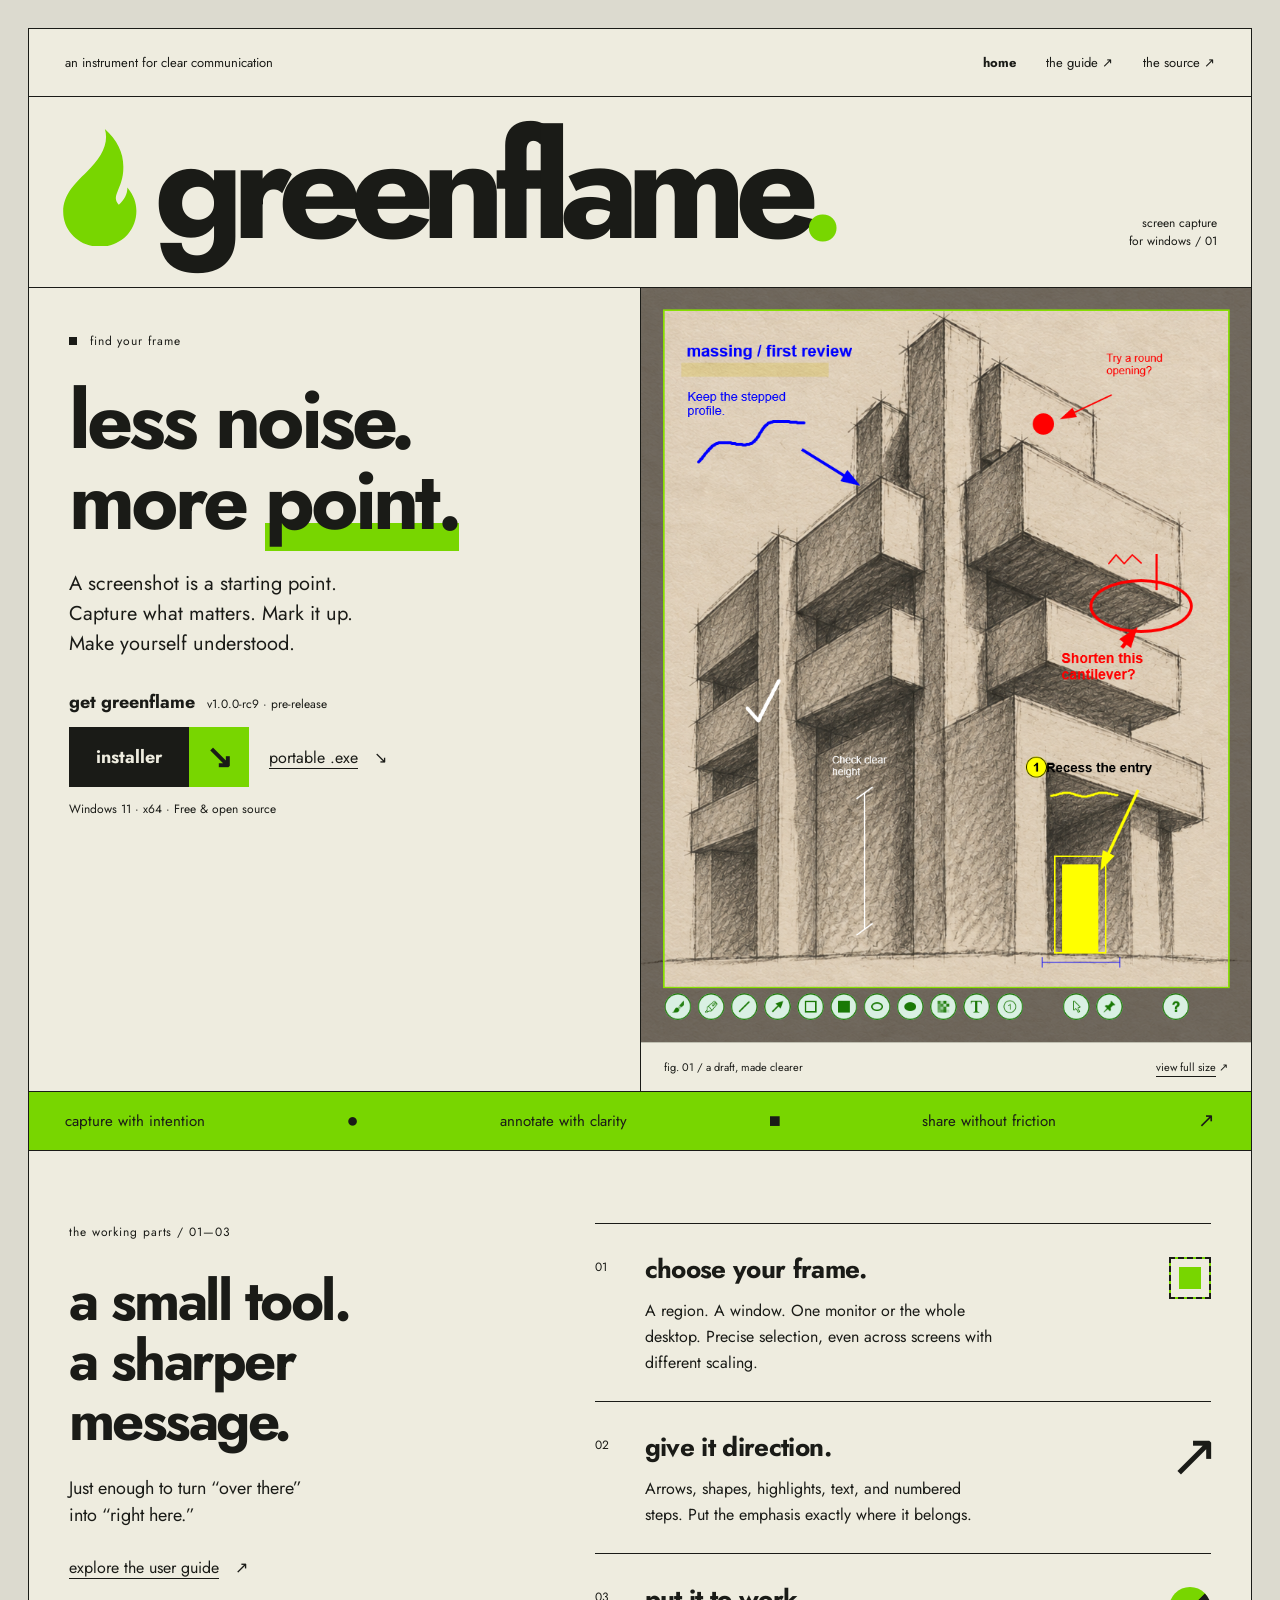
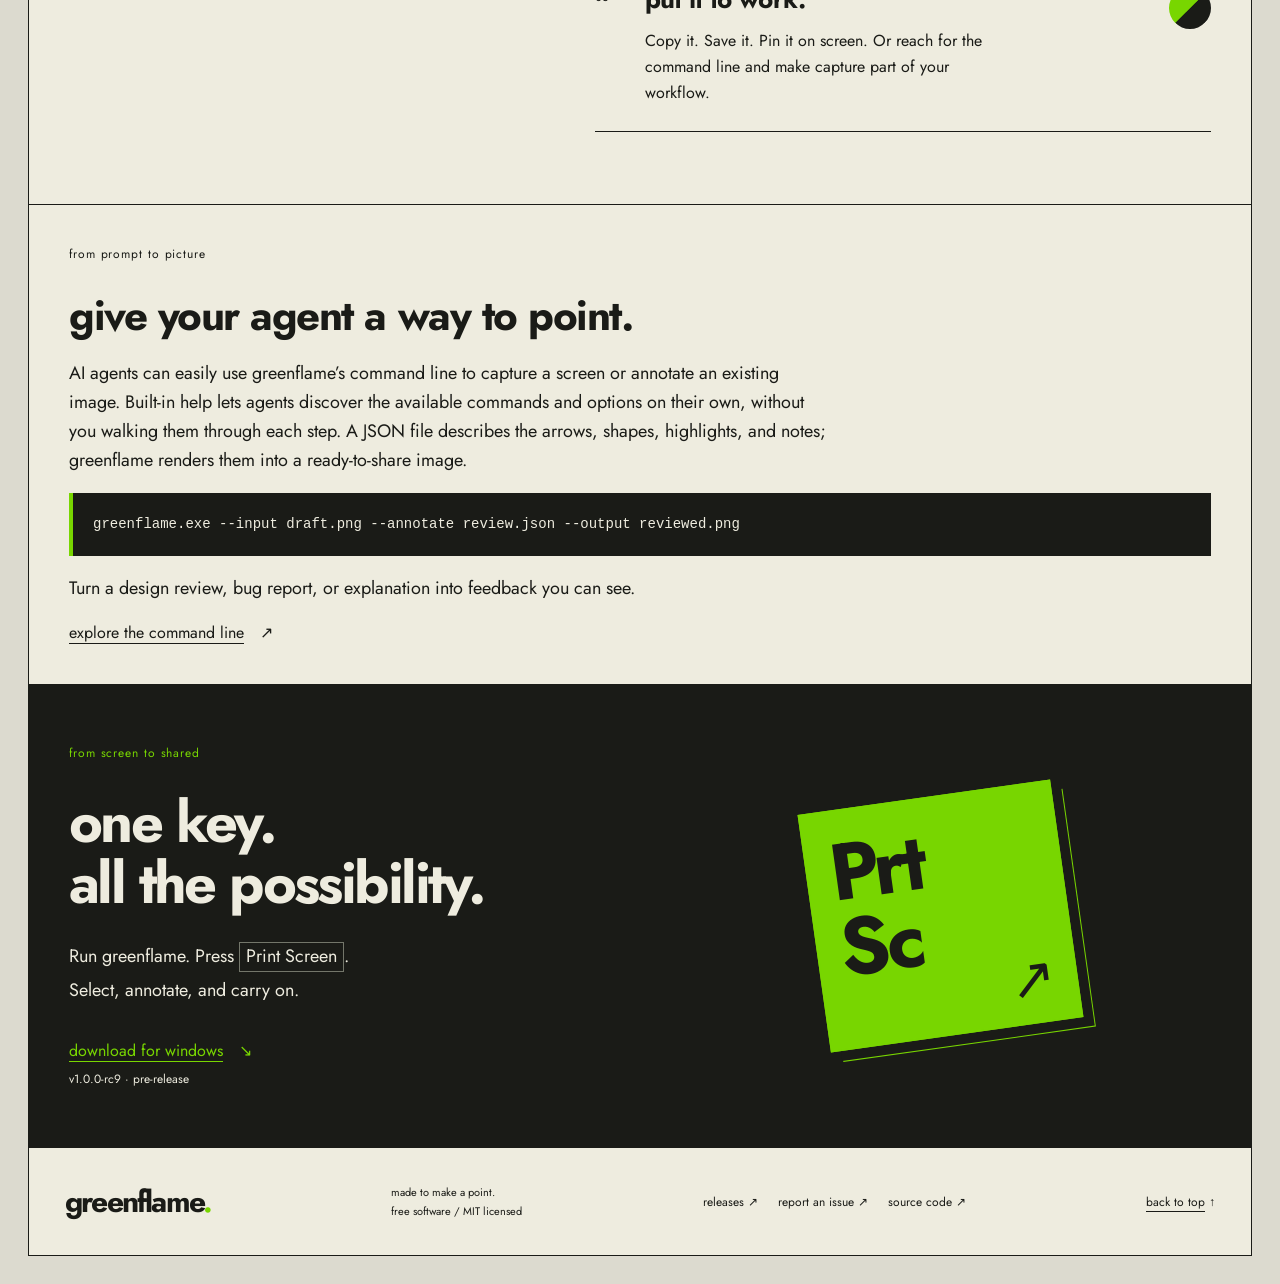
==== commit 76f35566: "change: explain CLI workflows for AI agents" ====
--- a/index.html
+++ b/index.html
@@ -51,6 +51,14 @@
                     <article class="tool"><span class="tool-number">03</span><div><h3>put it to work.</h3><p>Copy it. Save it. Pin it on screen. Or reach for the command line and make capture part of your workflow.</p></div><span class="tool-symbol circle-symbol" aria-hidden="true"></span></article>
                 </div>
             </section>
+            <section class="agent-workflow" aria-labelledby="agent-heading">
+                <p class="eyebrow">from prompt to picture</p>
+                <h2 id="agent-heading">give your agent a way to point.</h2>
+                <p>AI agents can easily use greenflame’s command line to capture a screen or annotate an existing image. Built-in help lets agents discover the available commands and options on their own, without you walking them through each step. A JSON file describes the arrows, shapes, highlights, and notes; greenflame renders them into a ready-to-share image.</p>
+                <pre><code>greenflame.exe --input draft.png --annotate review.json --output reviewed.png</code></pre>
+                <p>Turn a design review, bug report, or explanation into feedback you can see.</p>
+                <a class="text-link" href="guide.html#command-line">explore the command line</a><span class="link-arrow" aria-hidden="true">↗</span>
+            </section>
             <section class="start" aria-labelledby="start-heading">
                 <div class="start-copy"><p class="eyebrow">from screen to shared</p><h2 id="start-heading">one key.<br>all the possibility.</h2><p>Run greenflame. Press <kbd>Print Screen</kbd>.<br>Select, annotate, and carry on.</p><div class="bottom-download"><a class="text-link" href="#downloads">download for windows</a><span class="bottom-download-arrow" aria-hidden="true">↘</span><span class="release-version" id="bottom-release-version">v1.0.0-rc9 · pre-release</span></div></div>
                 <div class="key-art" aria-hidden="true"><div class="key-face"><span>Prt<br>Sc</span><span class="key-arrow">↗</span></div></div>
--- a/style.css
+++ b/style.css
@@ -80,6 +80,10 @@
 .frame-symbol { border: 2px dashed var(--ink); box-shadow: inset 0 0 0 8px var(--paper); background: var(--green); }
 .arrow-symbol { font-family: Arial, sans-serif; font-size: 60px; line-height: .7; }
 .circle-symbol { background: var(--green); border-radius: 50%; border-right: 21px solid var(--ink); transform: rotate(45deg); }
+.agent-workflow { padding: 40px clamp(22px, 4vw, 40px); border-top: 1px solid var(--ink); }
+.agent-workflow h2 { font-size: clamp(28px, 3.5vw, 42px); line-height: 1.1; letter-spacing: -.035em; margin: 0 0 20px; }
+.agent-workflow > p:not(.eyebrow) { max-width: 760px; font-size: 18px; line-height: 1.6; }
+.agent-workflow pre { padding: 20px; border-left: 4px solid var(--green); background: var(--ink); color: var(--paper); white-space: pre-wrap; overflow-wrap: anywhere; font-size: 14px; line-height: 1.7; }
 .start { display: grid; grid-template-columns: 1fr 1fr; background: var(--ink); color: var(--paper); padding: 60px 40px; gap: 60px; align-items: center; }
 .start .eyebrow { color: var(--green); }
 .start h2 { font-size: clamp(40px, 4.5vw, 64px); letter-spacing: -.045em; line-height: 1.05; margin: 0 0 26px; }
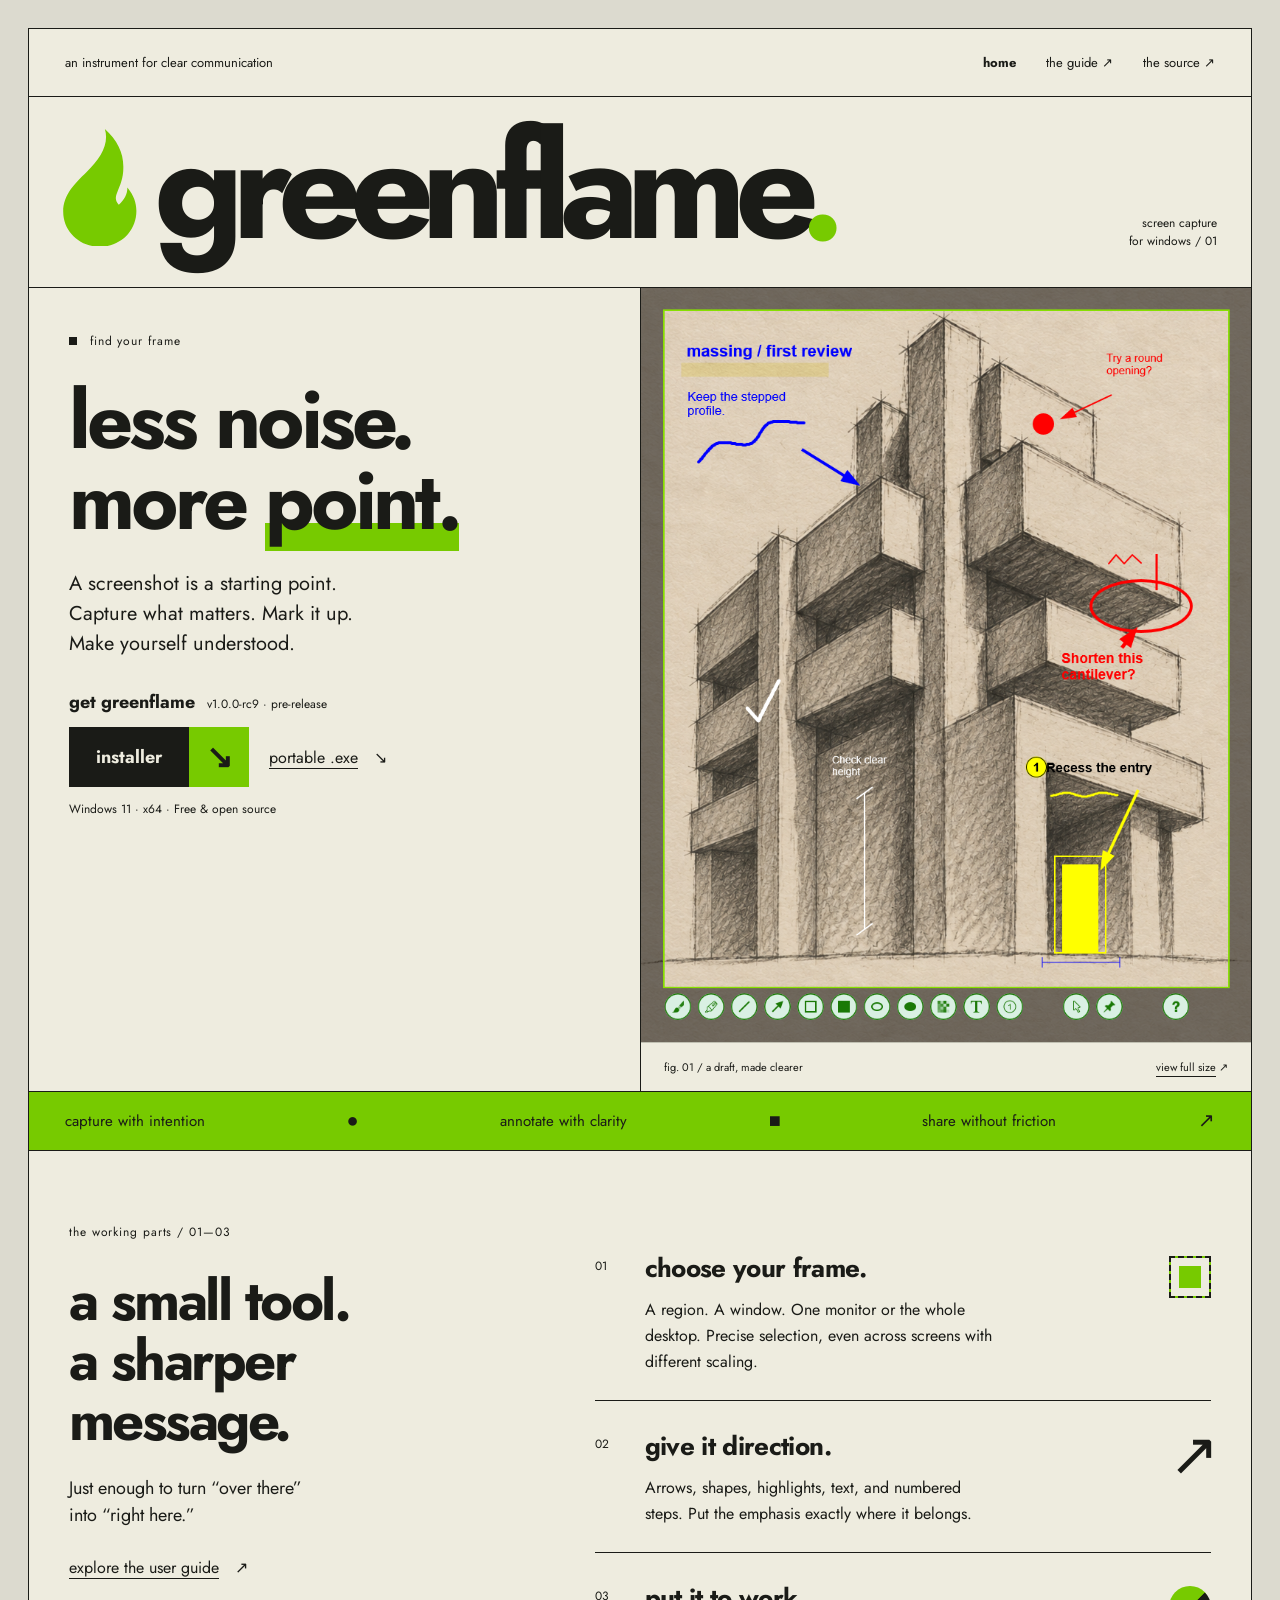
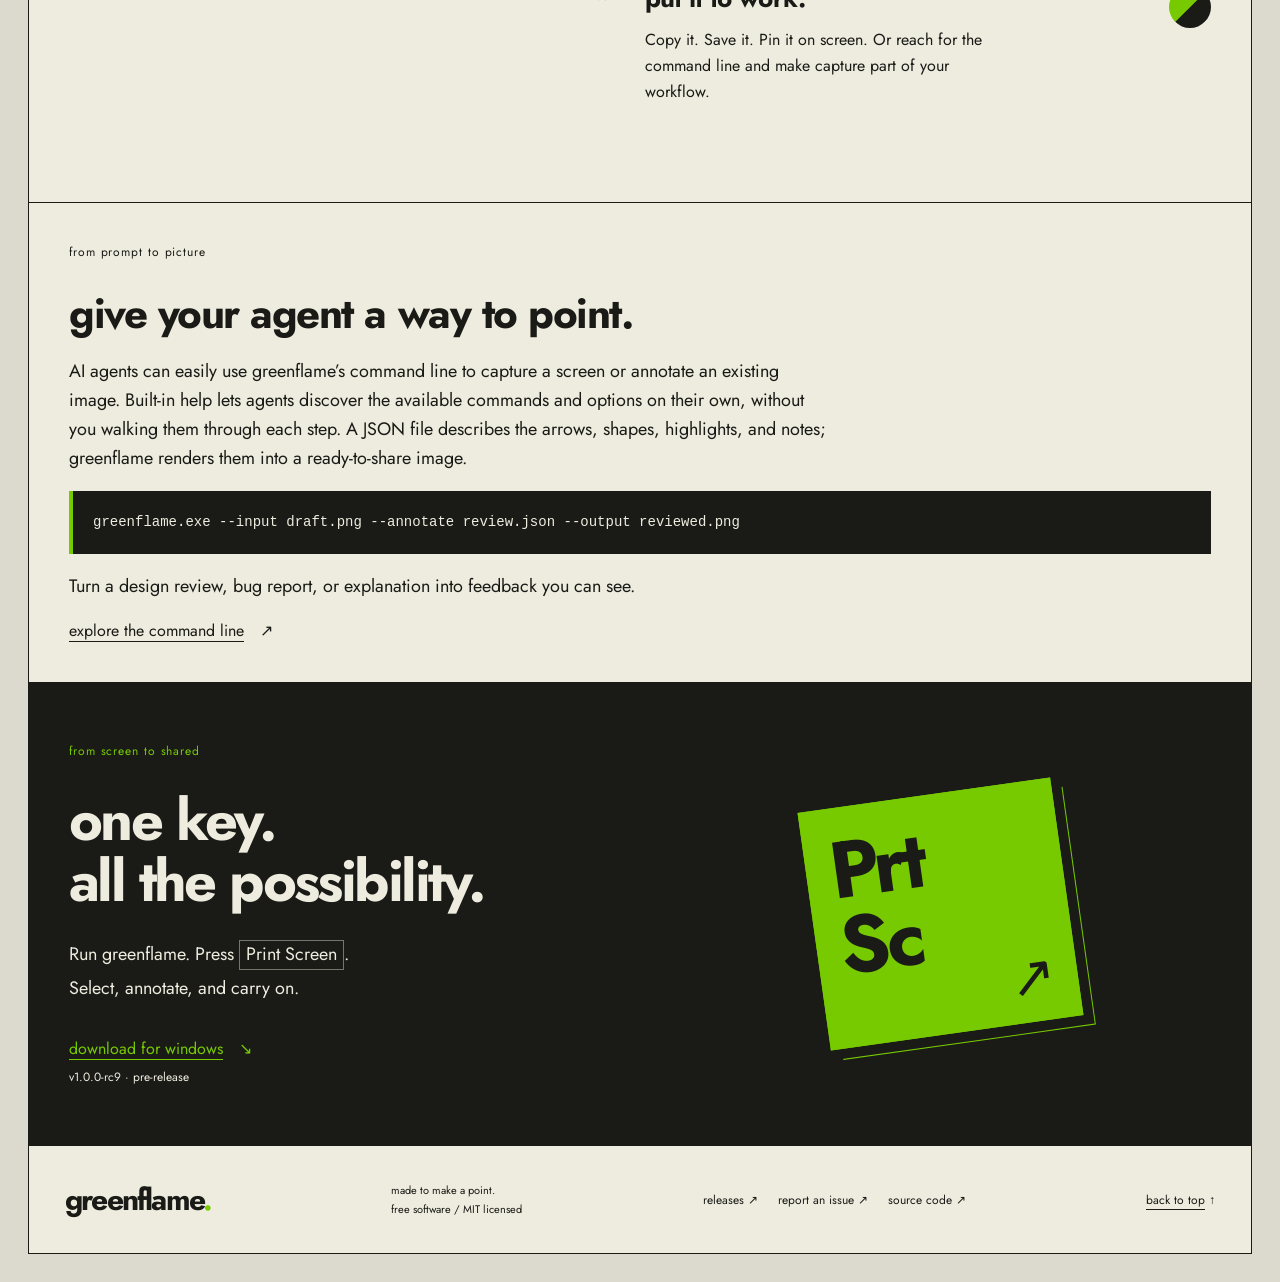
==== commit 2d118256: "change: adopt 77ca00 brand green" ====
--- a/index.html
+++ b/index.html
@@ -6,7 +6,7 @@
     <meta name="description" content="Less noise. More point. greenflame is a free, open-source screenshot and annotation tool for Windows.">
     <meta name="theme-color" content="#eeecdf">
     <title>greenflame — less noise. more point.</title>
-    <link rel="icon" href="/favicon.ico?v=e" type="image/x-icon" sizes="16x16 32x32 48x48">
+    <link rel="icon" href="/favicon.ico?v=77ca00" type="image/x-icon" sizes="16x16 32x32 48x48">
     <link rel="canonical" href="https://getgreenflame.com/">
     <link rel="preload" href="jost-bold.ttf" as="font" type="font/ttf" crossorigin>
     <link rel="stylesheet" href="style.css">
--- a/style.css
+++ b/style.css
@@ -12,8 +12,8 @@
 }
 :root {
     color-scheme: light;
-    /* Sampled from the greenflame logo at 40% across, 45% down. */
-    --green: #78d600;
+    /* Approved brand green. */
+    --green: #77ca00;
     --paper: #eeecdf;
     --ink: #1a1b17;
     --rule: #c0c0b2;
@@ -71,8 +71,8 @@
 .section-intro > p:not(.eyebrow) { font-size: 18px; line-height: 1.55; margin-bottom: 26px; }
 .text-link { font-size: 16px; }
 .link-arrow { margin-left: 16px; }
-.tool-list { border-top: 1px solid var(--ink); }
-.tool { display: grid; grid-template-columns: 30px 1fr 56px; gap: 20px; align-items: start; padding: 26px 0; border-bottom: 1px solid var(--ink); }
+.tool { display: grid; grid-template-columns: 30px 1fr 56px; gap: 20px; align-items: start; padding: 26px 0; }
+.tool + .tool { border-top: 1px solid var(--ink); }
 .tool-number { font-size: 12px; padding-top: 8px; }
 .tool h3 { font-size: 26px; letter-spacing: -.025em; margin: 0 0 10px; }
 .tool p { font-size: 16px; line-height: 1.6; margin: 0; max-width: 350px; }
